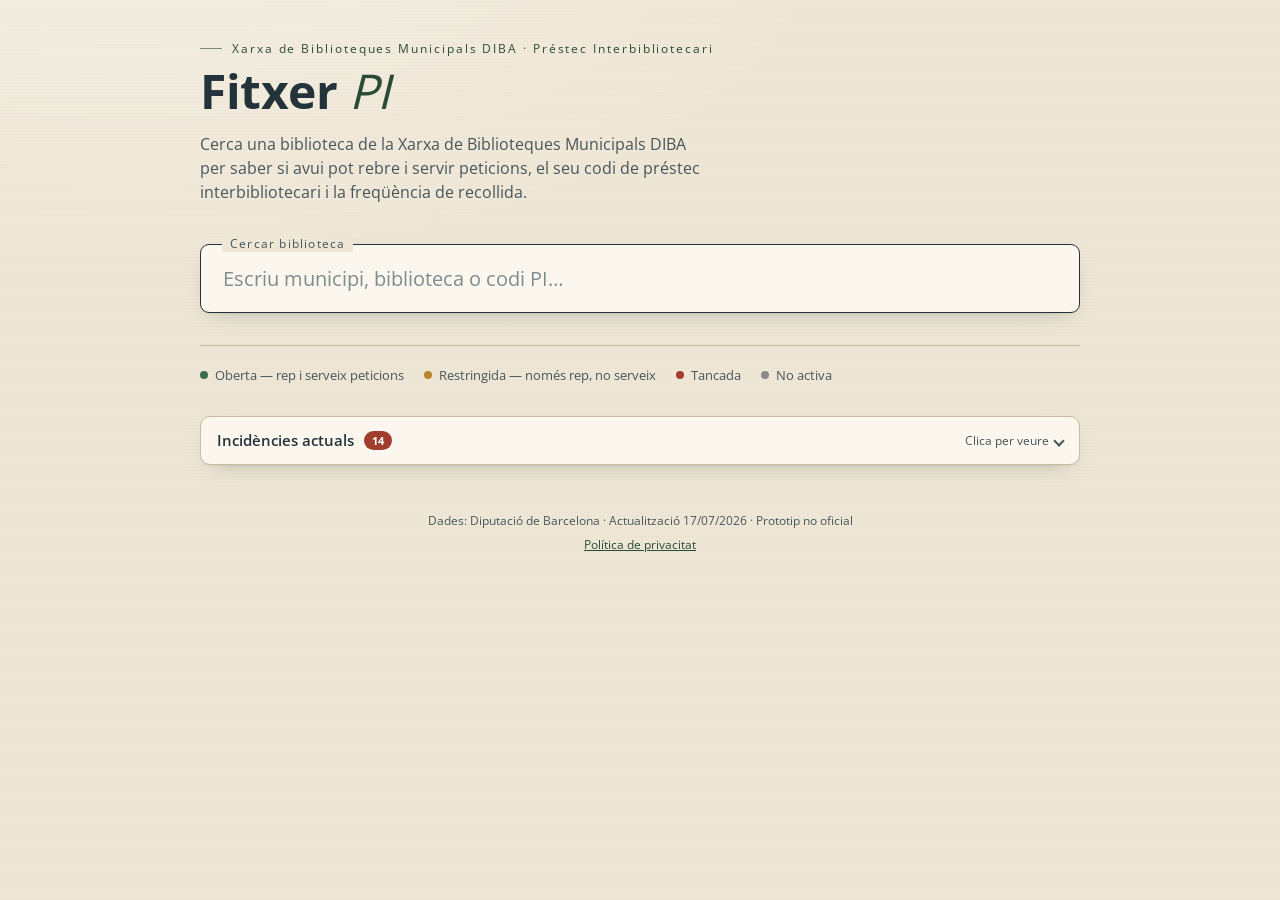
==== index.html @ f073fbf3 "Add files via upload" ====
<!DOCTYPE html>
<html lang="ca">
<head>
<meta charset="UTF-8">
<meta name="viewport" content="width=device-width, initial-scale=1.0">
<title>Fitxer PI — Cercador de biblioteques</title>
<meta name="description" content="Cerca l'estat, el codi i la freqüència de préstec interbibliotecari de qualsevol biblioteca de la Xarxa de Biblioteques Municipals.">

<link rel="preload" href="fonts/open-sans-latin-400-normal.woff2" as="font" type="font/woff2" crossorigin>
<link rel="stylesheet" href="style.css">
</head>
<body>
<div class="wrap">
  <header>
    <div class="eyebrow">Xarxa de Biblioteques Municipals DIBA · Préstec Interbibliotecari</div>
    <h1>Fitxer <em>PI</em></h1>
    <p class="sub">Cerca una biblioteca de la Xarxa de Biblioteques Municipals DIBA per saber si avui pot rebre i servir peticions, el seu codi de préstec interbibliotecari i la freqüència de recollida.</p>
  </header>

  <main>
    <div class="search-wrap">
      <span class="search-label">Cercar biblioteca</span>
      <input type="text" id="search" placeholder="Escriu municipi, biblioteca o codi PI…" autocomplete="off">
      <button type="button" id="clear-search" aria-label="Esborrar cerca" title="Esborrar">&times;</button>
    </div>
    <div class="count-tag" id="count-tag"></div>

    <div id="results"></div>

    <div id="detail"></div>

    <div class="legend">
      <span><i class="result-dot dot-obert"></i> Oberta — rep i serveix peticions</span>
      <span><i class="result-dot dot-restringit"></i> Restringida — només rep, no serveix</span>
      <span><i class="result-dot dot-tancat"></i> Tancada</span>
      <span><i class="result-dot dot-no_actiu"></i> No activa</span>
    </div>

    <div id="incidencies"></div>
  </main>

  <footer>
    Dades: Diputació de Barcelona · Actualització 17/07/2026 · Prototip no oficial<br>
    <a href="privacy.html">Política de privacitat</a>
  </footer>
</div>

<script src="app.js" defer></script>
</body>
</html>
---- style.css ----
@font-face{
  font-family:'Open Sans';
  font-style:normal;
  font-weight:400;
  font-display:swap;
  src: url('fonts/open-sans-latin-400-normal.woff2') format('woff2');
}
@font-face{
  font-family:'Open Sans';
  font-style:normal;
  font-weight:600;
  font-display:swap;
  src: url('fonts/open-sans-latin-600-normal.woff2') format('woff2');
}
@font-face{
  font-family:'Open Sans';
  font-style:normal;
  font-weight:700;
  font-display:swap;
  src: url('fonts/open-sans-latin-700-normal.woff2') format('woff2');
}

:root{
  --paper: #EFE7D6;
  --paper-dark: #E4D9C1;
  --card: #FBF7EE;
  --ink: #24333B;
  --ink-soft: #47565B;
  --line: #C9BC9E;
  --green: #3D6B4F;
  --green-deep: #2A4B37;
  --red: #A13D2E;
  --red-deep: #7C2E22;
  --brass: #B8862E;
  --brass-deep: #8E6720;
  --shadow: 0 1px 0 rgba(36,51,59,0.06), 0 8px 24px -12px rgba(36,51,59,0.35);
}
*{box-sizing:border-box;}
html,body{margin:0;padding:0;}
body{
  background:
    radial-gradient(1200px 600px at 10% -10%, rgba(255,255,255,0.35), transparent 60%),
    repeating-linear-gradient(0deg, rgba(0,0,0,0.015) 0px, rgba(0,0,0,0.015) 1px, transparent 1px, transparent 3px),
    var(--paper);
  color:var(--ink);
  font-family:'Open Sans', Arial, sans-serif;
  min-height:100vh;
  padding: 40px 20px 80px;
}
.wrap{max-width:880px;margin:0 auto;}

/* ---- Header ---- */
header{margin-bottom: 40px;}
.eyebrow{
  font-family:'Open Sans', Arial, sans-serif;
  font-size:12px;
  letter-spacing:0.16em;
  text-transform:none;
  color:var(--green-deep);
  display:flex; align-items:center; gap:10px;
  margin-bottom:10px;
}
.eyebrow::before{
  content:"";
  width:22px; height:1px; background:var(--green-deep); opacity:.6;
}
h1{
  font-family:'Open Sans', Arial, sans-serif;
  font-weight:700;
  font-size: clamp(32px, 5vw, 48px);
  line-height:1.02;
  margin:0 0 10px;
  color:var(--ink);
  letter-spacing:-0.01em;
}
h1 em{
  
  font-weight:500;
  color:var(--green-deep);
}
.sub{
  font-size:16px;
  color:var(--ink-soft);
  max-width:56ch;
  line-height:1.5;
}

/* ---- Search ---- */
.search-wrap{
  margin-top:30px;
  position:relative;
}
.search-label{
  font-family:'Open Sans', Arial, sans-serif;
  font-size:12px;
  letter-spacing:0.1em;
  text-transform:none;
  color:var(--ink-soft);
  position:absolute;
  top:-9px;
  left:22px;
  background:var(--paper);
  padding:0 8px;
}
#search{
  width:100%;
  font-family:'Open Sans', Arial, sans-serif;
  font-size:20px;
  font-weight:600;
  padding:20px 52px 20px 22px;
  border:1.5px solid var(--ink);
  border-radius:9px;
  background:var(--card);
  color:var(--ink);
  outline:none;
  box-shadow: var(--shadow);
  transition: box-shadow .2s ease, transform .2s ease;
}
#search::placeholder{color:#7E8B8F; font-weight:400; }
#search:focus{
  transform: translateY(-1px);
  box-shadow: 0 1px 0 rgba(36,51,59,0.06), 0 14px 28px -12px rgba(36,51,59,0.45);
}
#clear-search{
  display:none;
  position:absolute;
  top:50%;
  right:14px;
  transform:translateY(-50%);
  width:32px;
  height:32px;
  border:none;
  border-radius:50%;
  background:var(--paper-dark);
  color:var(--ink-soft);
  font-size:20px;
  line-height:1;
  cursor:pointer;
  align-items:center;
  justify-content:center;
}
#clear-search:hover{background:var(--line); color:var(--ink);}
#clear-search.show{display:flex;}
.count-tag{
  font-family:'Open Sans', Arial, sans-serif;
  font-size:12px;
  color:var(--ink-soft);
  margin-top:8px;
  padding-left:4px;
}

/* ---- Incidències ---- */
.incidencies{
  margin-top: 32px;
  background:var(--card);
  border:1px solid var(--line);
  border-radius:10px;
  box-shadow: var(--shadow);
  overflow:hidden;
}
.incidencies summary{
  list-style:none;
  cursor:pointer;
  padding:14px 16px;
  display:flex;
  align-items:center;
  justify-content:space-between;
  gap:10px;
  font-family:'Open Sans', Arial, sans-serif;
  user-select:none;
}
.incidencies summary::-webkit-details-marker{display:none;}
.incidencies-left{
  display:flex; align-items:center; gap:10px;
  font-size:14.5px; font-weight:600; color:var(--ink);
}
.incidencies-badge{
  background:var(--red);
  color:#fff;
  font-size:11px;
  font-weight:700;
  padding:2px 8px;
  border-radius:20px;
  line-height:1.4;
}
.incidencies-hint{
  font-size:12px;
  font-weight:400;
  color:var(--ink-soft);
  display:flex; align-items:center; gap:6px;
}
.incidencies-chevron{
  width:8px; height:8px;
  border-right:2px solid var(--ink-soft);
  border-bottom:2px solid var(--ink-soft);
  transform:rotate(45deg);
  transition:transform .2s ease;
}
.incidencies[open] .incidencies-chevron{transform:rotate(225deg);}
.incidencies-list{border-top:1px solid var(--line); padding:4px;}
.incidencia-row{
  display:flex;
  align-items:flex-start;
  gap:12px;
  padding:10px 12px;
  border-radius:6px;
  cursor:pointer;
  transition: background .12s ease;
}
.incidencia-row:hover{background:var(--paper-dark);}
.incidencia-row .result-dot{margin-top:6px;}
.incidencia-name{font-size:14px; font-weight:600; color:var(--ink);}
.incidencia-meta{font-size:12.5px; color:var(--ink-soft); margin-top:2px;}
.incidencia-tag{
  font-size:11px;
  padding:2px 9px;
  border-radius:20px;
  background:var(--paper-dark);
  color:var(--brass-deep);
  white-space:nowrap;
  margin-left:auto;
  flex-shrink:0;
  align-self:flex-start;
  margin-top:1px;
}

/* ---- Results list ---- */
#results{
  margin-top: 20px;
  border:1px solid var(--line);
  border-radius:9px;
  background:var(--card);
  max-height: 340px;
  overflow-y:auto;
  display:none;
}
#results.show{display:block;}
.result-row{
  display:flex;
  align-items:baseline;
  justify-content:space-between;
  gap:14px;
  padding:13px 20px;
  border-bottom:1px solid var(--line);
  cursor:pointer;
  transition: background .12s ease;
}
.result-row:last-child{border-bottom:none;}
.result-row:hover, .result-row.active{background: var(--paper-dark);}
.result-name{font-size:15px; font-weight:600;}
.result-code{font-family:'Open Sans', Arial, sans-serif; font-size:13.5px; font-weight:600; color:var(--ink-soft);}
.result-dot{
  width:8px; height:8px; border-radius:50%; flex-shrink:0; margin-right:10px; display:inline-block;
}
.dot-obert{background:var(--green);}
.dot-tancat{background:var(--red);}
.dot-restringit{background:var(--brass);}
.dot-no_actiu{background:#8a8a8a;}
.result-left{display:flex; align-items:center; min-width:0;}
.result-left .result-name{overflow:hidden; text-overflow:ellipsis; white-space:nowrap;}
.no-results{padding:22px 18px; color:var(--ink-soft);  font-family:'Open Sans', Arial, sans-serif;}

/* ---- Detail card ---- */
#detail{margin-top:32px;}
.card{
  position:relative;
  background:var(--card);
  border:1px solid var(--line);
  border-radius: 10px;
  box-shadow: var(--shadow);
  padding: 32px 32px 28px;
  overflow:hidden;
}
.card::before{
  content:"";
  position:absolute; left:0; top:0; bottom:0; width:6px;
  background: var(--stripe, var(--green));
}
.card-top{
  display:flex; justify-content:space-between; align-items:flex-start; gap:20px; flex-wrap:wrap;
}
.card-title{
  font-family:'Open Sans', Arial, sans-serif;
  font-weight:700;
  font-size:26px;
  line-height:1.15;
  max-width: 60%;
}
.card-code{
  display:inline-flex;
  align-items:baseline;
  gap:8px;
  margin-top:10px;
  font-family:'Open Sans', Arial, sans-serif;
  font-size:12px;
  color:var(--ink-soft);
}
.card-code b{
  font-size:20px;
  font-weight:700;
  letter-spacing:0.03em;
  color:var(--green-deep);
  background: var(--paper-dark);
  border:1px solid var(--line);
  border-radius:6px;
  padding:3px 10px;
}

/* Stamp */
.stamp{
  font-family:'Open Sans', Arial, sans-serif;
  font-weight:700;
  font-size:15px;
  letter-spacing:0.12em;
  text-transform:none;
  border:3px solid var(--stamp-color, var(--green));
  color:var(--stamp-color, var(--green));
  padding:8px 16px;
  border-radius:5px;
  transform: rotate(-4deg);
  display:inline-flex;
  align-items:center;
  gap:8px;
  white-space:nowrap;
  animation: stampIn .28s cubic-bezier(.2,1.4,.4,1);
  background: rgba(255,255,255,0.4);
}
@keyframes stampIn{
  0%{ transform: rotate(-4deg) scale(2.4); opacity:0; }
  60%{ opacity:1; }
  100%{ transform: rotate(-4deg) scale(1); opacity:1; }
}
.stamp-dot{width:8px;height:8px;border-radius:50%;background:var(--stamp-color, var(--green));}

.card-meta{
  margin-top:22px;
  display:grid;
  grid-template-columns: repeat(auto-fit, minmax(180px,1fr));
  gap:18px 26px;
  padding-top:20px;
  border-top:1px dashed var(--line);
}
.meta-label{
  font-family:'Open Sans', Arial, sans-serif;
  font-size:12px;
  letter-spacing:0.1em;
  text-transform:none;
  color:var(--ink-soft);
  margin-bottom:5px;
}
.meta-value{font-size:15px; font-weight:600;}
.meta-value.mono{font-family:'Open Sans', Arial, sans-serif; font-weight:500;}

.notice{
  margin-top:20px;
  padding:14px 16px;
  border-radius:8px;
  font-size:14px;
  line-height:1.5;
  display:flex;
  gap:10px;
  align-items:flex-start;
}
.notice.closed{background:#F6E5E1; color:var(--red-deep); border:1px solid #E2BDB4;}
.notice.restricted{background:#F5EAD2; color:var(--brass-deep); border:1px solid #E4CE9C;}
.notice.inactive{background:#ECECEA; color:#5b5b58; border:1px solid #d6d6d2;}
.notice.upcoming{background:#E9EEF0; color:#3A5A63; border:1px solid #C7D6DA; margin-top:10px;}
.notice-icon{font-size:16px; line-height:1;}

/* ---- Web link block ---- */
.horaris-block{
  margin-top:22px;
  padding-top:22px;
  border-top:1px dashed var(--line);
}
.web-link{
  display:flex;
  align-items:center;
  gap:14px;
  padding:15px 17px;
  background:var(--paper-dark);
  border:1px solid var(--line);
  border-radius:9px;
  text-decoration:none;
  transition: background .15s ease, transform .15s ease;
}
.web-link:hover{
  background: var(--card);
  transform: translateX(2px);
}
.web-link-icon{font-size:18px; flex-shrink:0;}
.web-link-text{display:flex; flex-direction:column; gap:2px; flex:1; min-width:0;}
.web-link-title{
  font-family:'Open Sans', Arial, sans-serif;
  font-weight:600;
  font-size:15px;
  color:var(--green-deep);
}
.web-link-sub{
  font-size:13.5px;
  color:var(--ink-soft);
}
.web-link-arrow{
  font-family:'Open Sans', Arial, sans-serif;
  color:var(--green-deep);
  font-size:16px;
  flex-shrink:0;
}

/* ---- Empty state ---- */
.empty-state{
  margin-top:30px;
  text-align:center;
  padding:50px 20px;
  border:1px dashed var(--line);
  border-radius:9px;
  color:var(--ink-soft);
}
.empty-state .glyph{
  font-family:'Open Sans', Arial, sans-serif;
  font-size:40px;
  color:var(--line);
  margin-bottom:8px;
}
.empty-state p{font-size:14px; max-width:38ch; margin:6px auto 0;}

/* ---- Legend ---- */
.legend{
  display:flex; flex-wrap:wrap; gap:20px;
  margin-top:32px;
  padding-top:20px;
  border-top:1px solid var(--line);
  font-family:'Open Sans', Arial, sans-serif;
  font-size:13px;
  color:var(--ink-soft);
}
.legend span{display:inline-flex; align-items:center; gap:7px;}
.legend .result-dot{margin-right:0;}

footer{
  margin-top:44px;
  font-size:12px;
  color:var(--ink-soft);
  text-align:center;
  font-family:'Open Sans', Arial, sans-serif;
  line-height:2;
}
footer a{color:var(--green-deep);}

@media (max-width:560px){
  .card-title{max-width:100%;}
  body{padding:24px 14px 60px;}
}
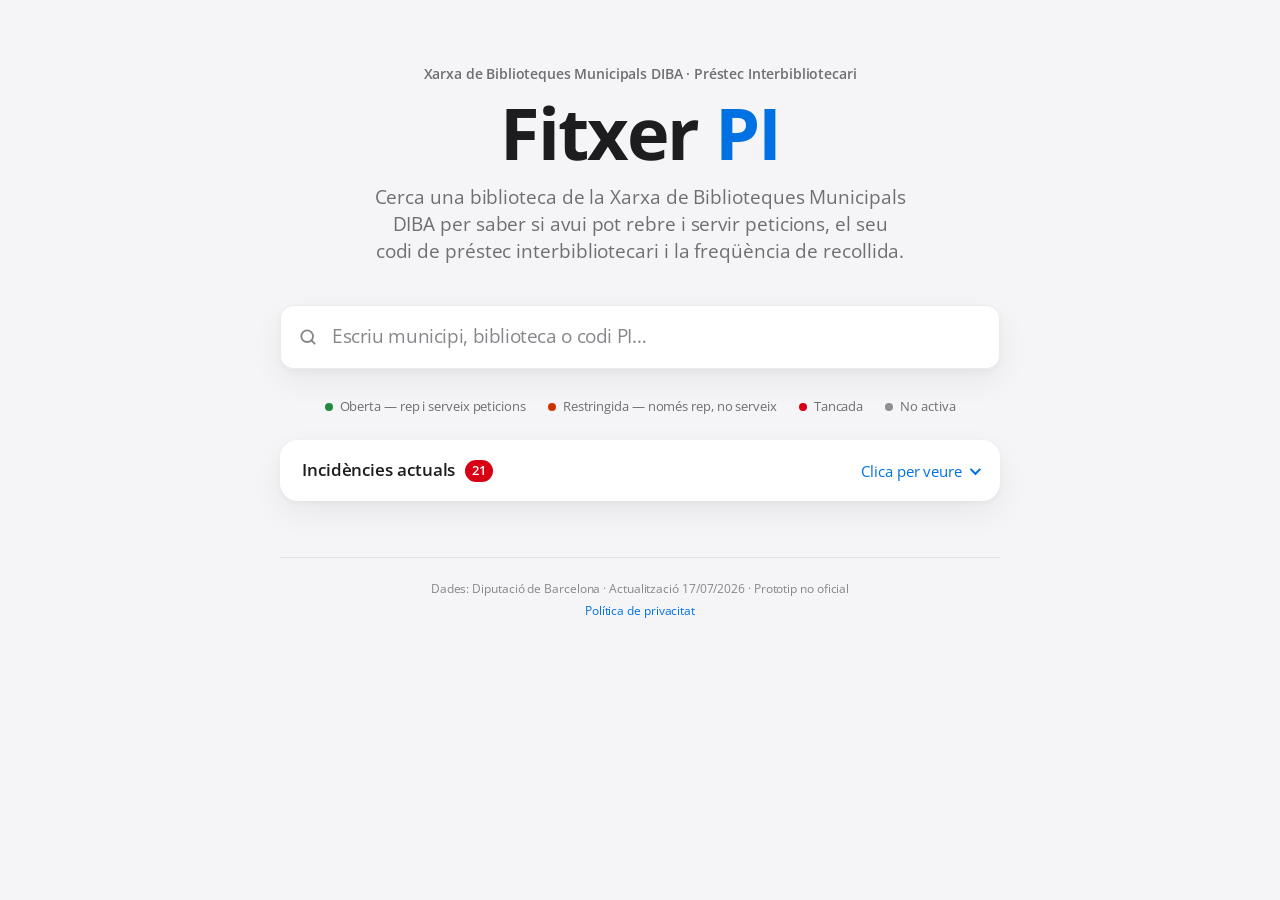
==== commit 92ab4999: "Nou estil net inspirat en Apple, amb mode fosc automàtic Fons gris clar i targetes blanques, blau co" ====
--- a/index.html
+++ b/index.html
@@ -3,6 +3,7 @@
 <head>
 <meta charset="UTF-8">
 <meta name="viewport" content="width=device-width, initial-scale=1.0">
+<meta name="color-scheme" content="light dark">
 <title>Fitxer PI — Cercador de biblioteques</title>
 <meta name="description" content="Cerca l'estat, el codi i la freqüència de préstec interbibliotecari de qualsevol biblioteca de la Xarxa de Biblioteques Municipals.">
 
--- a/style.css
+++ b/style.css
@@ -20,434 +20,346 @@
   src: url('fonts/open-sans-latin-700-normal.woff2') format('woff2');
 }
 
+/* fitxerpi — estil net, inspirat en Apple
+   Layout: columna central estreta, superfícies blanques flotant sobre gris clar, sense vores */
 :root{
-  --paper: #EFE7D6;
-  --paper-dark: #E4D9C1;
-  --card: #FBF7EE;
-  --ink: #24333B;
-  --ink-soft: #47565B;
-  --line: #C9BC9E;
-  --green: #3D6B4F;
-  --green-deep: #2A4B37;
-  --red: #A13D2E;
-  --red-deep: #7C2E22;
-  --brass: #B8862E;
-  --brass-deep: #8E6720;
-  --shadow: 0 1px 0 rgba(36,51,59,0.06), 0 8px 24px -12px rgba(36,51,59,0.35);
-}
+  --bg:#F5F5F7;
+  --surface:#FFFFFF;
+  --surface-2:#F5F5F7;
+  --ink:#1D1D1F;
+  --ink-soft:#6E6E73;
+  --ink-faint:#86868B;
+  --sep:rgba(0,0,0,0.08);
+  --accent:#0071E3;
+  --accent-hover:#0077ED;
+  --st-obert:#248A3D;
+  --st-tancat:#D70015;
+  --st-restringit:#C93400;
+  --st-no_actiu:#8E8E93;
+  --shadow:0 2px 6px rgba(0,0,0,0.04), 0 12px 32px rgba(0,0,0,0.06);
+  --font:'Open Sans', -apple-system, "Segoe UI", Roboto, Arial, sans-serif;
+  --radius:18px;
+  --radius-sm:12px;
+}
+@media (prefers-color-scheme:dark){:root:not([data-theme="light"]){
+  --bg:#000000; --surface:#1C1C1E; --surface-2:#2C2C2E;
+  --ink:#F5F5F7; --ink-soft:#A1A1A6; --ink-faint:#8E8E93; --sep:rgba(255,255,255,0.1);
+  --accent:#2997FF; --accent-hover:#47A6FF;
+  --st-obert:#30D158; --st-tancat:#FF453A; --st-restringit:#FF9F0A; --st-no_actiu:#98989D;
+  --shadow:none; color-scheme:dark}}
+:root[data-theme="dark"]{
+  --bg:#000000; --surface:#1C1C1E; --surface-2:#2C2C2E;
+  --ink:#F5F5F7; --ink-soft:#A1A1A6; --ink-faint:#8E8E93; --sep:rgba(255,255,255,0.1);
+  --accent:#2997FF; --accent-hover:#47A6FF;
+  --st-obert:#30D158; --st-tancat:#FF453A; --st-restringit:#FF9F0A; --st-no_actiu:#98989D;
+  --shadow:none; color-scheme:dark}
+
 *{box-sizing:border-box;}
-html,body{margin:0;padding:0;}
+html,body{margin:0;}
 body{
-  background:
-    radial-gradient(1200px 600px at 10% -10%, rgba(255,255,255,0.35), transparent 60%),
-    repeating-linear-gradient(0deg, rgba(0,0,0,0.015) 0px, rgba(0,0,0,0.015) 1px, transparent 1px, transparent 3px),
-    var(--paper);
+  background:var(--bg);
   color:var(--ink);
-  font-family:'Open Sans', Arial, sans-serif;
-  min-height:100vh;
-  padding: 40px 20px 80px;
-}
-.wrap{max-width:880px;margin:0 auto;}
-
-/* ---- Header ---- */
-header{margin-bottom: 40px;}
-.eyebrow{
-  font-family:'Open Sans', Arial, sans-serif;
-  font-size:12px;
-  letter-spacing:0.16em;
-  text-transform:none;
-  color:var(--green-deep);
-  display:flex; align-items:center; gap:10px;
-  margin-bottom:10px;
-}
-.eyebrow::before{
-  content:"";
-  width:22px; height:1px; background:var(--green-deep); opacity:.6;
-}
+  font-family:var(--font);
+  font-size:17px;
+  line-height:1.47;
+  letter-spacing:-0.005em;
+  -webkit-font-smoothing:antialiased;
+  padding-inline:20px;
+  padding-block:64px 80px;
+}
+.wrap{max-width:720px; margin:0 auto;}
+a{color:var(--accent); text-decoration:none;}
+a:hover{text-decoration:underline;}
+
+/* ---- Capçalera ---- */
+header{margin-bottom:40px; text-align:center;}
+.eyebrow{font-size:14px; font-weight:600; color:var(--ink-soft); letter-spacing:-0.01em; margin-bottom:10px;}
 h1{
-  font-family:'Open Sans', Arial, sans-serif;
+  font-size:clamp(44px, 9vw, 72px);
   font-weight:700;
-  font-size: clamp(32px, 5vw, 48px);
-  line-height:1.02;
-  margin:0 0 10px;
-  color:var(--ink);
-  letter-spacing:-0.01em;
-}
-h1 em{
-  
-  font-weight:500;
-  color:var(--green-deep);
-}
-.sub{
-  font-size:16px;
-  color:var(--ink-soft);
-  max-width:56ch;
-  line-height:1.5;
-}
-
-/* ---- Search ---- */
-.search-wrap{
-  margin-top:30px;
-  position:relative;
-}
+  line-height:1.05;
+  letter-spacing:-0.03em;
+  margin:0 0 14px;
+}
+h1 em{font-style:normal; color:var(--accent);}
+.sub{font-size:19px; line-height:1.42; color:var(--ink-soft); max-width:34em; margin:0 auto; text-wrap:balance;}
+
+/* ---- Cerca ---- */
+.search-wrap{position:relative; margin-top:8px;}
 .search-label{
-  font-family:'Open Sans', Arial, sans-serif;
-  font-size:12px;
-  letter-spacing:0.1em;
-  text-transform:none;
-  color:var(--ink-soft);
-  position:absolute;
-  top:-9px;
-  left:22px;
-  background:var(--paper);
-  padding:0 8px;
+  position:absolute; width:1px; height:1px; overflow:hidden; clip:rect(0 0 0 0); white-space:nowrap;
 }
 #search{
   width:100%;
-  font-family:'Open Sans', Arial, sans-serif;
-  font-size:20px;
-  font-weight:600;
-  padding:20px 52px 20px 22px;
-  border:1.5px solid var(--ink);
-  border-radius:9px;
-  background:var(--card);
+  font:inherit;
+  font-size:19px;
+  letter-spacing:-0.02em;
   color:var(--ink);
+  background:var(--surface);
+  border:none;
+  border-radius:14px;
+  padding:18px 52px 18px 52px;
+  box-shadow:var(--shadow), inset 0 0 0 1px var(--sep);
   outline:none;
-  box-shadow: var(--shadow);
-  transition: box-shadow .2s ease, transform .2s ease;
-}
-#search::placeholder{color:#7E8B8F; font-weight:400; }
-#search:focus{
-  transform: translateY(-1px);
-  box-shadow: 0 1px 0 rgba(36,51,59,0.06), 0 14px 28px -12px rgba(36,51,59,0.45);
-}
+  transition:box-shadow .2s ease;
+  background-image:url("data:image/svg+xml,%3Csvg xmlns='http://www.w3.org/2000/svg' viewBox='0 0 24 24' fill='none' stroke='%2386868B' stroke-width='2.2' stroke-linecap='round'%3E%3Ccircle cx='11' cy='11' r='7'/%3E%3Cpath d='m20 20-3.5-3.5'/%3E%3C/svg%3E");
+  background-repeat:no-repeat;
+  background-size:20px;
+  background-position:18px center;
+}
+#search::placeholder{color:var(--ink-faint);}
+#search:focus{box-shadow:var(--shadow), 0 0 0 4px color-mix(in srgb, var(--accent) 30%, transparent), inset 0 0 0 1px var(--accent);}
 #clear-search{
   display:none;
-  position:absolute;
-  top:50%;
-  right:14px;
-  transform:translateY(-50%);
-  width:32px;
-  height:32px;
-  border:none;
-  border-radius:50%;
-  background:var(--paper-dark);
-  color:var(--ink-soft);
-  font-size:20px;
-  line-height:1;
-  cursor:pointer;
-  align-items:center;
-  justify-content:center;
-}
-#clear-search:hover{background:var(--line); color:var(--ink);}
+  position:absolute; top:50%; right:14px; transform:translateY(-50%);
+  width:24px; height:24px;
+  border:none; border-radius:50%;
+  background:var(--ink-faint); color:var(--surface);
+  font-size:16px; line-height:1; font-weight:700;
+  cursor:pointer; align-items:center; justify-content:center; padding:0;
+}
+#clear-search:hover{background:var(--ink-soft);}
 #clear-search.show{display:flex;}
-.count-tag{
-  font-family:'Open Sans', Arial, sans-serif;
-  font-size:12px;
-  color:var(--ink-soft);
-  margin-top:8px;
-  padding-left:4px;
-}
-
-/* ---- Incidències ---- */
-.incidencies{
-  margin-top: 32px;
-  background:var(--card);
-  border:1px solid var(--line);
-  border-radius:10px;
-  box-shadow: var(--shadow);
-  overflow:hidden;
-}
-.incidencies summary{
-  list-style:none;
-  cursor:pointer;
-  padding:14px 16px;
-  display:flex;
-  align-items:center;
-  justify-content:space-between;
-  gap:10px;
-  font-family:'Open Sans', Arial, sans-serif;
-  user-select:none;
-}
-.incidencies summary::-webkit-details-marker{display:none;}
-.incidencies-left{
-  display:flex; align-items:center; gap:10px;
-  font-size:14.5px; font-weight:600; color:var(--ink);
-}
-.incidencies-badge{
-  background:var(--red);
-  color:#fff;
-  font-size:11px;
-  font-weight:700;
-  padding:2px 8px;
-  border-radius:20px;
-  line-height:1.4;
-}
-.incidencies-hint{
-  font-size:12px;
-  font-weight:400;
-  color:var(--ink-soft);
-  display:flex; align-items:center; gap:6px;
-}
-.incidencies-chevron{
-  width:8px; height:8px;
-  border-right:2px solid var(--ink-soft);
-  border-bottom:2px solid var(--ink-soft);
-  transform:rotate(45deg);
-  transition:transform .2s ease;
-}
-.incidencies[open] .incidencies-chevron{transform:rotate(225deg);}
-.incidencies-list{border-top:1px solid var(--line); padding:4px;}
-.incidencia-row{
-  display:flex;
-  align-items:flex-start;
-  gap:12px;
-  padding:10px 12px;
-  border-radius:6px;
-  cursor:pointer;
-  transition: background .12s ease;
-}
-.incidencia-row:hover{background:var(--paper-dark);}
-.incidencia-row .result-dot{margin-top:6px;}
-.incidencia-name{font-size:14px; font-weight:600; color:var(--ink);}
-.incidencia-meta{font-size:12.5px; color:var(--ink-soft); margin-top:2px;}
-.incidencia-tag{
-  font-size:11px;
-  padding:2px 9px;
-  border-radius:20px;
-  background:var(--paper-dark);
-  color:var(--brass-deep);
-  white-space:nowrap;
-  margin-left:auto;
-  flex-shrink:0;
-  align-self:flex-start;
-  margin-top:1px;
-}
-
-/* ---- Results list ---- */
+.count-tag{font-size:13px; color:var(--ink-faint); margin-top:10px; text-align:center;}
+
+/* ---- Resultats ---- */
 #results{
-  margin-top: 20px;
-  border:1px solid var(--line);
-  border-radius:9px;
-  background:var(--card);
-  max-height: 340px;
-  overflow-y:auto;
+  margin-top:12px;
+  background:var(--surface);
+  border-radius:var(--radius-sm);
+  box-shadow:var(--shadow), inset 0 0 0 1px var(--sep);
+  max-height:360px; overflow-y:auto;
   display:none;
 }
 #results.show{display:block;}
 .result-row{
-  display:flex;
-  align-items:baseline;
-  justify-content:space-between;
-  gap:14px;
-  padding:13px 20px;
-  border-bottom:1px solid var(--line);
+  display:flex; align-items:center; justify-content:space-between; gap:14px;
+  padding:13px 18px;
+  border-bottom:1px solid var(--sep);
   cursor:pointer;
-  transition: background .12s ease;
 }
 .result-row:last-child{border-bottom:none;}
-.result-row:hover, .result-row.active{background: var(--paper-dark);}
-.result-name{font-size:15px; font-weight:600;}
-.result-code{font-family:'Open Sans', Arial, sans-serif; font-size:13.5px; font-weight:600; color:var(--ink-soft);}
-.result-dot{
-  width:8px; height:8px; border-radius:50%; flex-shrink:0; margin-right:10px; display:inline-block;
-}
-.dot-obert{background:var(--green);}
-.dot-tancat{background:var(--red);}
-.dot-restringit{background:var(--brass);}
-.dot-no_actiu{background:#8a8a8a;}
+.result-row:hover, .result-row.active{background:var(--surface-2);}
+.result-name{font-size:17px; font-weight:500;}
+.result-code{font-size:15px; color:var(--ink-faint); font-variant-numeric:tabular-nums;}
+.result-dot{width:8px; height:8px; border-radius:50%; flex-shrink:0; margin-right:12px; display:inline-block;}
+.dot-obert{background:var(--st-obert);}
+.dot-tancat{background:var(--st-tancat);}
+.dot-restringit{background:var(--st-restringit);}
+.dot-no_actiu{background:var(--st-no_actiu);}
 .result-left{display:flex; align-items:center; min-width:0;}
 .result-left .result-name{overflow:hidden; text-overflow:ellipsis; white-space:nowrap;}
-.no-results{padding:22px 18px; color:var(--ink-soft);  font-family:'Open Sans', Arial, sans-serif;}
-
-/* ---- Detail card ---- */
-#detail{margin-top:32px;}
+.no-results{padding:22px 18px; color:var(--ink-soft); text-align:center;}
+
+/* ---- Fitxa ---- */
+#detail{margin-top:28px;}
 .card{
-  position:relative;
-  background:var(--card);
-  border:1px solid var(--line);
-  border-radius: 10px;
-  box-shadow: var(--shadow);
-  padding: 32px 32px 28px;
-  overflow:hidden;
-}
-.card::before{
-  content:"";
-  position:absolute; left:0; top:0; bottom:0; width:6px;
-  background: var(--stripe, var(--green));
-}
-.card-top{
-  display:flex; justify-content:space-between; align-items:flex-start; gap:20px; flex-wrap:wrap;
-}
-.card-title{
-  font-family:'Open Sans', Arial, sans-serif;
-  font-weight:700;
-  font-size:26px;
-  line-height:1.15;
-  max-width: 60%;
-}
-.card-code{
-  display:inline-flex;
-  align-items:baseline;
-  gap:8px;
-  margin-top:10px;
-  font-family:'Open Sans', Arial, sans-serif;
-  font-size:12px;
-  color:var(--ink-soft);
-}
+  background:var(--surface);
+  border-radius:var(--radius);
+  box-shadow:var(--shadow);
+  padding:36px 36px 30px;
+}
+.card-top{display:flex; justify-content:space-between; align-items:flex-start; gap:16px 24px; flex-wrap:wrap;}
+.card-top > div:first-child{min-width:0; flex:1 1 280px;}
+.card-title{font-size:32px; font-weight:700; line-height:1.12; letter-spacing:-0.03em; text-wrap:balance;}
+.card-code{margin-top:10px; font-size:15px; color:var(--ink-soft); display:flex; align-items:baseline; gap:8px;}
 .card-code b{
-  font-size:20px;
-  font-weight:700;
-  letter-spacing:0.03em;
-  color:var(--green-deep);
-  background: var(--paper-dark);
-  border:1px solid var(--line);
-  border-radius:6px;
+  font-size:17px; font-weight:600; letter-spacing:0;
+  color:var(--ink);
+  background:var(--surface-2);
+  border-radius:8px;
   padding:3px 10px;
-}
-
-/* Stamp */
+  font-variant-numeric:tabular-nums;
+}
+
+/* Estat: pastilla tintada (substitueix el segell) */
 .stamp{
-  font-family:'Open Sans', Arial, sans-serif;
-  font-weight:700;
-  font-size:15px;
-  letter-spacing:0.12em;
-  text-transform:none;
-  border:3px solid var(--stamp-color, var(--green));
-  color:var(--stamp-color, var(--green));
+  display:inline-flex; align-items:center; gap:8px;
   padding:8px 16px;
-  border-radius:5px;
-  transform: rotate(-4deg);
-  display:inline-flex;
-  align-items:center;
-  gap:8px;
+  border-radius:999px;
+  font-size:15px; font-weight:600; letter-spacing:-0.01em;
   white-space:nowrap;
-  animation: stampIn .28s cubic-bezier(.2,1.4,.4,1);
-  background: rgba(255,255,255,0.4);
-}
-@keyframes stampIn{
-  0%{ transform: rotate(-4deg) scale(2.4); opacity:0; }
-  60%{ opacity:1; }
-  100%{ transform: rotate(-4deg) scale(1); opacity:1; }
-}
-.stamp-dot{width:8px;height:8px;border-radius:50%;background:var(--stamp-color, var(--green));}
-
-.card-meta{
-  margin-top:22px;
-  display:grid;
-  grid-template-columns: repeat(auto-fit, minmax(180px,1fr));
-  gap:18px 26px;
-  padding-top:20px;
-  border-top:1px dashed var(--line);
-}
-.meta-label{
-  font-family:'Open Sans', Arial, sans-serif;
-  font-size:12px;
-  letter-spacing:0.1em;
-  text-transform:none;
-  color:var(--ink-soft);
-  margin-bottom:5px;
-}
-.meta-value{font-size:15px; font-weight:600;}
-.meta-value.mono{font-family:'Open Sans', Arial, sans-serif; font-weight:500;}
-
+  color:var(--stamp-color, var(--st-obert));
+  background:color-mix(in srgb, var(--stamp-color, var(--st-obert)) 12%, transparent);
+  animation:fadeIn .35s ease;
+}
+.stamp-dot{width:8px; height:8px; border-radius:50%; background:currentColor;}
+@keyframes fadeIn{from{opacity:0; transform:translateY(4px);} to{opacity:1; transform:none;}}
+
+/* Avisos */
 .notice{
   margin-top:20px;
   padding:14px 16px;
-  border-radius:8px;
-  font-size:14px;
-  line-height:1.5;
-  display:flex;
-  gap:10px;
-  align-items:flex-start;
-}
-.notice.closed{background:#F6E5E1; color:var(--red-deep); border:1px solid #E2BDB4;}
-.notice.restricted{background:#F5EAD2; color:var(--brass-deep); border:1px solid #E4CE9C;}
-.notice.inactive{background:#ECECEA; color:#5b5b58; border:1px solid #d6d6d2;}
-.notice.upcoming{background:#E9EEF0; color:#3A5A63; border:1px solid #C7D6DA; margin-top:10px;}
-.notice-icon{font-size:16px; line-height:1;}
-
-/* ---- Web link block ---- */
-.horaris-block{
-  margin-top:22px;
-  padding-top:22px;
-  border-top:1px dashed var(--line);
-}
+  border-radius:var(--radius-sm);
+  font-size:15px; line-height:1.45;
+  display:flex; gap:10px; align-items:flex-start;
+  background:var(--surface-2);
+  color:var(--ink);
+}
+.notice + .notice{margin-top:10px;}
+.notice.closed{background:color-mix(in srgb, var(--st-tancat) 9%, transparent);}
+.notice.restricted, .notice.avis{background:color-mix(in srgb, var(--st-restringit) 9%, transparent);}
+.notice.upcoming{background:color-mix(in srgb, var(--accent) 9%, transparent);}
+.notice.avis{flex-direction:row;}
+.notice-icon{font-size:16px; line-height:1.4; flex-shrink:0;}
+.avis-font{display:block; margin-top:6px; font-size:14px; font-weight:500;}
+
+/* Horaris i contacte */
+.horaris-block{margin-top:28px; display:flex; flex-direction:column; gap:14px;}
+.horari-avui{
+  display:flex; align-items:baseline; justify-content:space-between; gap:12px;
+  padding:16px 18px;
+  background:var(--surface-2);
+  border-radius:var(--radius-sm);
+}
+.horari-avui-label{font-size:15px; color:var(--ink-soft); font-weight:500;}
+.horari-avui-hores{font-size:17px; font-weight:600; text-align:right; font-variant-numeric:tabular-nums;}
+
+.horari-setmana{border-radius:var(--radius-sm); background:var(--surface-2); overflow:hidden;}
+.horari-setmana summary{
+  list-style:none; cursor:pointer; user-select:none;
+  display:flex; align-items:center; gap:10px;
+  padding:15px 18px;
+  font-size:16px; font-weight:500;
+  color:var(--accent);
+}
+.horari-setmana summary::-webkit-details-marker{display:none;}
+.horari-setmana summary:hover .horari-txt{text-decoration:underline;}
+.horari-setmana summary:focus-visible{outline:3px solid color-mix(in srgb, var(--accent) 45%, transparent); outline-offset:-3px; border-radius:var(--radius-sm);}
+.horari-ico{width:19px; height:19px; flex:none;}
+.horari-txt{flex:1;}
+.horari-chev{font-size:12px; transition:transform .25s ease;}
+.horari-setmana[open] .horari-chev{transform:rotate(180deg);}
+.horari-week{padding:0 18px 6px;}
+.horari-row{
+  display:flex; justify-content:space-between; gap:14px;
+  padding:11px 0;
+  border-top:1px solid var(--sep);
+  font-size:15px; font-variant-numeric:tabular-nums;
+}
+.horari-row.is-today{font-weight:600;}
+.horari-row.is-today .horari-day::after{content:" · avui"; color:var(--accent); font-weight:500;}
+.horari-day{color:var(--ink-soft);}
+.horari-row.is-today .horari-day{color:var(--ink);}
+.horari-hours{text-align:right;}
+.horari-obs{margin:0; padding:4px 18px 16px; font-size:14px; line-height:1.5; color:var(--ink-soft);}
+
+.contact-list{display:flex; flex-direction:column;}
+.contact-row{
+  display:flex; align-items:center; gap:12px;
+  padding:11px 2px;
+  font-size:16px; color:var(--ink);
+  border-bottom:1px solid var(--sep);
+  min-width:0; overflow-wrap:anywhere;
+}
+.contact-row:last-child{border-bottom:none;}
+a.contact-row{color:var(--accent);}
+a.contact-row:hover{text-decoration:none; opacity:.8;}
+.contact-icon{font-size:15px; flex-shrink:0; width:20px; text-align:center; filter:grayscale(1); opacity:.7;}
+
 .web-link{
-  display:flex;
-  align-items:center;
-  gap:14px;
-  padding:15px 17px;
-  background:var(--paper-dark);
-  border:1px solid var(--line);
-  border-radius:9px;
-  text-decoration:none;
-  transition: background .15s ease, transform .15s ease;
-}
-.web-link:hover{
-  background: var(--card);
-  transform: translateX(2px);
-}
-.web-link-icon{font-size:18px; flex-shrink:0;}
+  display:flex; align-items:center; gap:14px;
+  padding:16px 18px;
+  background:var(--surface-2);
+  border-radius:var(--radius-sm);
+  transition:background .15s ease;
+}
+.web-link:hover{text-decoration:none; background:color-mix(in srgb, var(--accent) 8%, var(--surface-2));}
+.web-link-icon{font-size:18px; flex-shrink:0; filter:grayscale(1); opacity:.7;}
 .web-link-text{display:flex; flex-direction:column; gap:2px; flex:1; min-width:0;}
-.web-link-title{
-  font-family:'Open Sans', Arial, sans-serif;
-  font-weight:600;
-  font-size:15px;
-  color:var(--green-deep);
-}
-.web-link-sub{
-  font-size:13.5px;
-  color:var(--ink-soft);
-}
-.web-link-arrow{
-  font-family:'Open Sans', Arial, sans-serif;
-  color:var(--green-deep);
-  font-size:16px;
-  flex-shrink:0;
-}
-
-/* ---- Empty state ---- */
-.empty-state{
-  margin-top:30px;
-  text-align:center;
-  padding:50px 20px;
-  border:1px dashed var(--line);
-  border-radius:9px;
-  color:var(--ink-soft);
-}
-.empty-state .glyph{
-  font-family:'Open Sans', Arial, sans-serif;
-  font-size:40px;
-  color:var(--line);
-  margin-bottom:8px;
-}
-.empty-state p{font-size:14px; max-width:38ch; margin:6px auto 0;}
-
-/* ---- Legend ---- */
+.web-link-title{font-weight:600; font-size:16px; color:var(--accent);}
+.web-link-sub{font-size:14px; color:var(--ink-soft);}
+.web-link-arrow{color:var(--accent); font-size:17px; flex-shrink:0;}
+
+.card-meta{
+  margin-top:28px; padding-top:22px;
+  border-top:1px solid var(--sep);
+  display:grid; grid-template-columns:repeat(auto-fit, minmax(160px,1fr)); gap:18px 24px;
+}
+.meta-label{font-size:13px; color:var(--ink-faint); margin-bottom:3px;}
+.meta-value{font-size:17px; font-weight:600; letter-spacing:-0.02em; font-variant-numeric:tabular-nums;}
+.meta-value.mono{font-weight:600;}
+
+/* ---- Incidències ---- */
+.incidencies{
+  margin-top:24px;
+  background:var(--surface);
+  border-radius:var(--radius);
+  box-shadow:var(--shadow);
+  overflow:hidden;
+}
+.incidencies summary{
+  list-style:none; cursor:pointer; user-select:none;
+  padding:18px 22px;
+  display:flex; align-items:center; justify-content:space-between; gap:10px;
+}
+.incidencies summary::-webkit-details-marker{display:none;}
+.incidencies-left{display:flex; align-items:center; gap:10px; font-size:17px; font-weight:600;}
+.incidencies-badge{
+  background:var(--st-tancat); color:#fff;
+  font-size:13px; font-weight:600;
+  min-width:22px; height:22px; padding:0 7px;
+  border-radius:11px; display:inline-flex; align-items:center; justify-content:center;
+}
+.incidencies-hint{font-size:15px; color:var(--accent); display:flex; align-items:center; gap:8px;}
+.incidencies-chevron{
+  width:8px; height:8px;
+  border-right:2px solid currentColor; border-bottom:2px solid currentColor;
+  transform:rotate(45deg) translateY(-2px);
+  transition:transform .25s ease;
+}
+.incidencies[open] .incidencies-chevron{transform:rotate(225deg);}
+.incidencies-list{border-top:1px solid var(--sep);}
+.incidencia-row{
+  display:flex; align-items:flex-start; gap:12px;
+  padding:14px 22px;
+  border-bottom:1px solid var(--sep);
+  cursor:pointer;
+}
+.incidencia-row:last-child{border-bottom:none;}
+.incidencia-row:hover{background:var(--surface-2);}
+.incidencia-row .result-dot{margin-top:8px; margin-right:0;}
+.incidencia-row > div{min-width:0; flex:1;}
+.incidencia-name{font-size:16px; font-weight:500;}
+.incidencia-meta{font-size:14px; color:var(--ink-soft); margin-top:2px;}
+.incidencia-tag{
+  font-size:12px; font-weight:500;
+  padding:3px 10px; border-radius:999px;
+  background:var(--surface-2); color:var(--ink-soft);
+  white-space:nowrap; flex-shrink:0; margin-top:2px;
+}
+
+/* ---- Estat buit ---- */
+.empty-state{margin-top:30px; text-align:center; padding:50px 20px; color:var(--ink-soft);}
+.empty-state .glyph{font-size:40px; color:var(--ink-faint); margin-bottom:8px;}
+.empty-state p{font-size:15px; max-width:38ch; margin:6px auto 0;}
+
+/* ---- Llegenda ---- */
 .legend{
-  display:flex; flex-wrap:wrap; gap:20px;
-  margin-top:32px;
-  padding-top:20px;
-  border-top:1px solid var(--line);
-  font-family:'Open Sans', Arial, sans-serif;
-  font-size:13px;
-  color:var(--ink-soft);
+  display:flex; flex-wrap:wrap; justify-content:center; gap:10px 22px;
+  margin-top:28px;
+  font-size:13px; color:var(--ink-soft);
 }
 .legend span{display:inline-flex; align-items:center; gap:7px;}
 .legend .result-dot{margin-right:0;}
 
 footer{
-  margin-top:44px;
-  font-size:12px;
-  color:var(--ink-soft);
+  margin-top:56px; padding-top:20px;
+  border-top:1px solid var(--sep);
+  font-size:12px; line-height:1.8; color:var(--ink-faint);
   text-align:center;
-  font-family:'Open Sans', Arial, sans-serif;
-  line-height:2;
-}
-footer a{color:var(--green-deep);}
+}
 
 @media (max-width:560px){
-  .card-title{max-width:100%;}
-  body{padding:24px 14px 60px;}
-}
+  body{padding-inline:16px; padding-block:40px 60px;}
+  .sub{font-size:17px;}
+  .card{padding:26px 20px 22px;}
+  .card-title{font-size:26px;}
+  .incidencies summary, .incidencia-row{padding-inline:18px;}
+  .incidencies-hint{font-size:0; gap:0;}
+  .incidencies-hint .incidencies-chevron{font-size:15px;}
+}
+@media (prefers-reduced-motion:reduce){
+  .stamp{animation:none;}
+  .horari-chev, .incidencies-chevron{transition:none;}
+}
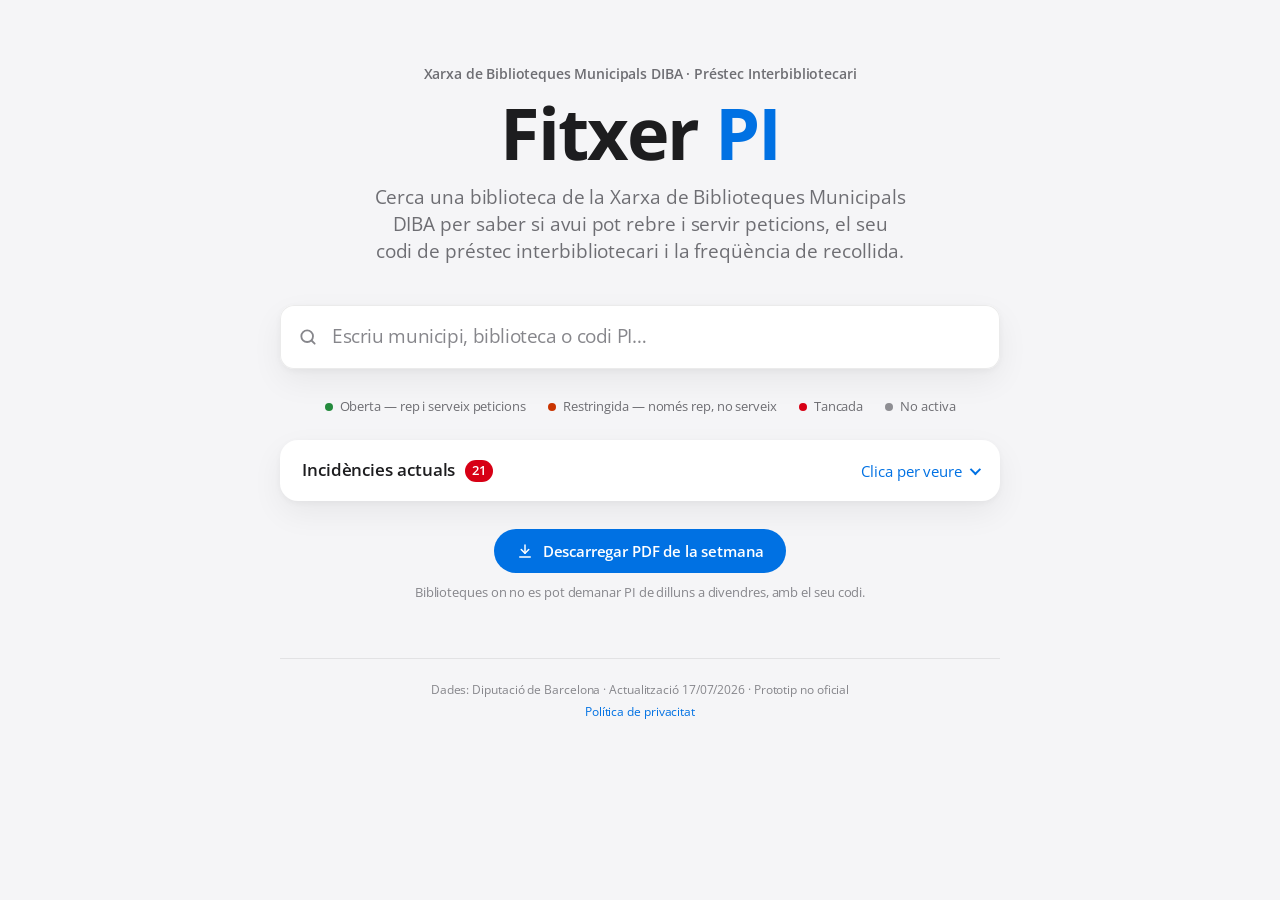
==== commit fefeb025: "PDF setmanal de biblioteques on no es pot demanar PI Botó que genera un full imprimible (dilluns a d" ====
--- a/index.html
+++ b/index.html
@@ -38,6 +38,14 @@
     </div>
 
     <div id="incidencies"></div>
+
+    <div class="print-wrap">
+      <button type="button" id="print-week" class="print-btn" disabled>
+        <svg viewBox="0 0 24 24" fill="none" stroke="currentColor" stroke-width="2" stroke-linecap="round" stroke-linejoin="round" aria-hidden="true"><path d="M12 4v11"/><path d="m7 10 5 5 5-5"/><path d="M5 20h14"/></svg>
+        Descarregar PDF de la setmana
+      </button>
+      <p class="print-hint">Biblioteques on no es pot demanar PI de dilluns a divendres, amb el seu codi.</p>
+    </div>
   </main>
 
   <footer>
@@ -46,6 +54,8 @@
   </footer>
 </div>
 
+<section id="full-pi" aria-hidden="true"></section>
+
 <script src="app.js" defer></script>
 </body>
 </html>
--- a/style.css
+++ b/style.css
@@ -350,6 +350,59 @@
   text-align:center;
 }
 
+/* ---- Botó PDF setmanal ---- */
+.print-wrap{margin-top:28px; text-align:center;}
+.print-btn{
+  display:inline-flex; align-items:center; gap:9px;
+  font:inherit; font-size:15px; font-weight:600; letter-spacing:-0.01em;
+  color:#fff; background:var(--accent);
+  border:none; border-radius:980px;
+  padding:11px 22px; cursor:pointer;
+  transition:background .2s ease, opacity .2s ease;
+}
+.print-btn svg{width:18px; height:18px;}
+.print-btn:hover{background:var(--accent-hover);}
+.print-btn:focus-visible{outline:none; box-shadow:0 0 0 4px color-mix(in srgb, var(--accent) 35%, transparent);}
+.print-btn:disabled{opacity:.4; cursor:default;}
+.print-hint{font-size:13px; color:var(--ink-faint); margin:10px auto 0; max-width:36em;}
+
+/* ---- Full setmanal (només en imprimir) ---- */
+#full-pi{display:none;}
+@media print{
+  @page{size:A4 portrait; margin:12mm 11mm;}
+  body.print-pi{background:#fff; color:#1D1D1F; padding:0; font-size:9pt; line-height:1.35;}
+  body.print-pi .wrap{display:none;}
+  body.print-pi #full-pi{display:block;}
+  #full-pi{-webkit-print-color-adjust:exact; print-color-adjust:exact; color:#1D1D1F;}
+  .fp-head{margin-bottom:10px;}
+  .fp-marca{font-size:8pt; font-weight:600; color:#6E6E73;}
+  .fp-head h2{font-size:17pt; font-weight:700; letter-spacing:-0.02em; margin:2px 0 3px;}
+  .fp-head p{margin:0; font-size:9.5pt; color:#6E6E73;}
+  .fp-taula{width:100%; border-collapse:collapse; table-layout:fixed;}
+  .fp-taula th{
+    font-size:7.5pt; font-weight:600; color:#6E6E73; text-align:left;
+    padding:4px 5px; border-bottom:1.2pt solid #1D1D1F;
+  }
+  .fp-taula th:nth-child(1){width:11%;}
+  .fp-taula th:nth-child(2){width:36%;}
+  .fp-taula th.fp-dia{width:5.4%; text-align:center;}
+  .fp-dia span{display:block; font-size:9pt; color:#1D1D1F;}
+  .fp-taula td{padding:4px 5px; border-bottom:.5pt solid #D2D2D7; vertical-align:top;}
+  .fp-taula tr{break-inside:avoid;}
+  .fp-taula thead{display:table-header-group;}
+  .fp-codi{font-weight:700; font-variant-numeric:tabular-nums;}
+  .fp-cel{text-align:center; font-size:10pt; line-height:1.1;}
+  .fp-avui{background:#F2F2F4;}
+  .fp-motiu{font-size:8pt; color:#3A3A3C;}
+  .fp-motiu b{color:#1D1D1F;}
+  .fp-buit{text-align:center; padding:18px; color:#6E6E73;}
+  .fp-tancat{color:#D70015;}
+  .fp-restringit{color:#C93400;}
+  .fp-no_actiu{color:#8E8E93;}
+  .fp-llegenda{display:flex; flex-wrap:wrap; gap:4px 16px; margin-top:10px; font-size:8pt; color:#3A3A3C;}
+  .fp-nota{margin:6px 0 0; font-size:7.5pt; color:#86868B;}
+}
+
 @media (max-width:560px){
   body{padding-inline:16px; padding-block:40px 60px;}
   .sub{font-size:17px;}
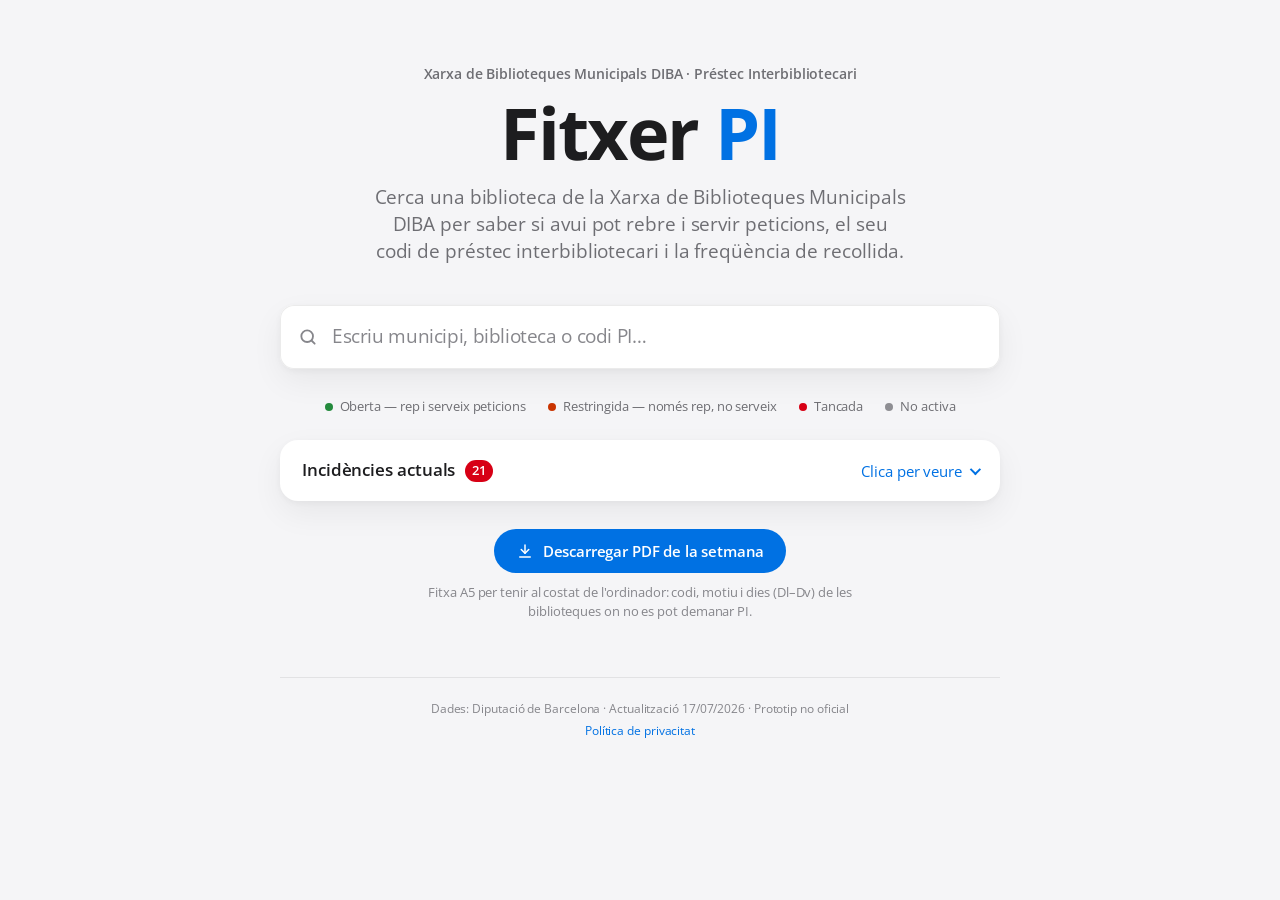
==== commit 0a604f01: "PDF setmanal: fitxa A5 compacta per tenir a tocar de l'ordinador Nom curt (BCN, municipi + bibliotec" ====
--- a/index.html
+++ b/index.html
@@ -14,7 +14,7 @@
 <div class="wrap">
   <header>
     <div class="eyebrow">Xarxa de Biblioteques Municipals DIBA · Préstec Interbibliotecari</div>
-    <h1>Fitxer <em>PI</em></h1>
+    <h1><a href="./" id="home-link" class="home-link" title="Tornar a l'inici">Fitxer <em>PI</em></a></h1>
     <p class="sub">Cerca una biblioteca de la Xarxa de Biblioteques Municipals DIBA per saber si avui pot rebre i servir peticions, el seu codi de préstec interbibliotecari i la freqüència de recollida.</p>
   </header>
 
@@ -44,7 +44,7 @@
         <svg viewBox="0 0 24 24" fill="none" stroke="currentColor" stroke-width="2" stroke-linecap="round" stroke-linejoin="round" aria-hidden="true"><path d="M12 4v11"/><path d="m7 10 5 5 5-5"/><path d="M5 20h14"/></svg>
         Descarregar PDF de la setmana
       </button>
-      <p class="print-hint">Biblioteques on no es pot demanar PI de dilluns a divendres, amb el seu codi.</p>
+      <p class="print-hint">Fitxa A5 per tenir al costat de l'ordinador: codi, motiu i dies (Dl–Dv) de les biblioteques on no es pot demanar PI.</p>
     </div>
   </main>
 
--- a/style.css
+++ b/style.css
@@ -82,6 +82,8 @@
   margin:0 0 14px;
 }
 h1 em{font-style:normal; color:var(--accent);}
+.home-link{color:inherit; text-decoration:none; cursor:pointer; border-radius:8px;}
+.home-link:focus-visible{outline:2px solid var(--accent); outline-offset:4px;}
 .sub{font-size:19px; line-height:1.42; color:var(--ink-soft); max-width:34em; margin:0 auto; text-wrap:balance;}
 
 /* ---- Cerca ---- */
@@ -366,41 +368,42 @@
 .print-btn:disabled{opacity:.4; cursor:default;}
 .print-hint{font-size:13px; color:var(--ink-faint); margin:10px auto 0; max-width:36em;}
 
-/* ---- Full setmanal (només en imprimir) ---- */
+/* ---- Full setmanal (només en imprimir): fitxa A5 per tenir a tocar ---- */
 #full-pi{display:none;}
 @media print{
-  @page{size:A4 portrait; margin:12mm 11mm;}
-  body.print-pi{background:#fff; color:#1D1D1F; padding:0; font-size:9pt; line-height:1.35;}
+  @page{size:A5 portrait; margin:8mm 8mm 7mm;}
+  body.print-pi{background:#fff; color:#1D1D1F; padding:0; font-size:8pt; line-height:1.3;}
   body.print-pi .wrap{display:none;}
   body.print-pi #full-pi{display:block;}
   #full-pi{-webkit-print-color-adjust:exact; print-color-adjust:exact; color:#1D1D1F;}
-  .fp-head{margin-bottom:10px;}
-  .fp-marca{font-size:8pt; font-weight:600; color:#6E6E73;}
-  .fp-head h2{font-size:17pt; font-weight:700; letter-spacing:-0.02em; margin:2px 0 3px;}
-  .fp-head p{margin:0; font-size:9.5pt; color:#6E6E73;}
+  .fp-head{text-align:left; display:flex; justify-content:space-between; align-items:flex-end; gap:8px; margin-bottom:6px;}
+  .fp-head h2{font-size:14pt; font-weight:700; letter-spacing:-0.02em; margin:0; line-height:1.1;}
+  .fp-head p{max-width:none; text-align:left; margin:1px 0 0; font-size:9pt; font-weight:600; color:#6E6E73;}
+  .fp-recompte{display:flex; gap:10px; font-size:10pt; font-weight:700; font-variant-numeric:tabular-nums;}
   .fp-taula{width:100%; border-collapse:collapse; table-layout:fixed;}
   .fp-taula th{
-    font-size:7.5pt; font-weight:600; color:#6E6E73; text-align:left;
-    padding:4px 5px; border-bottom:1.2pt solid #1D1D1F;
+    font-size:6.5pt; font-weight:600; color:#6E6E73; text-align:left;
+    padding:2px 3px 3px; border-bottom:1pt solid #1D1D1F;
   }
-  .fp-taula th:nth-child(1){width:11%;}
-  .fp-taula th:nth-child(2){width:36%;}
-  .fp-taula th.fp-dia{width:5.4%; text-align:center;}
-  .fp-dia span{display:block; font-size:9pt; color:#1D1D1F;}
-  .fp-taula td{padding:4px 5px; border-bottom:.5pt solid #D2D2D7; vertical-align:top;}
+  .fp-taula th:nth-child(1){width:13mm;}
+  .fp-taula th.fp-dia{width:6mm; text-align:center; padding-inline:0;}
+  .fp-dia span{display:block; font-size:8pt; color:#1D1D1F;}
+  .fp-taula td{padding:3px 3px; border-bottom:.5pt solid #D2D2D7; vertical-align:middle;}
   .fp-taula tr{break-inside:avoid;}
   .fp-taula thead{display:table-header-group;}
-  .fp-codi{font-weight:700; font-variant-numeric:tabular-nums;}
-  .fp-cel{text-align:center; font-size:10pt; line-height:1.1;}
+  .fp-codi{font-size:9pt; font-weight:700; font-variant-numeric:tabular-nums; letter-spacing:.01em;}
+  .fp-nom-1{font-size:8.5pt; line-height:1.2;}
+  .fp-nom-1 b{font-weight:700;}
+  .fp-nom-2{font-size:6.5pt; line-height:1.25; color:#6E6E73; margin-top:1px;}
+  .fp-nom-2 b{font-weight:600; color:#3A3A3C;}
+  .fp-cel{text-align:center; font-size:9pt; line-height:1; padding-inline:0;}
   .fp-avui{background:#F2F2F4;}
-  .fp-motiu{font-size:8pt; color:#3A3A3C;}
-  .fp-motiu b{color:#1D1D1F;}
-  .fp-buit{text-align:center; padding:18px; color:#6E6E73;}
+  .fp-buit{text-align:center; padding:14px; color:#6E6E73;}
   .fp-tancat{color:#D70015;}
   .fp-restringit{color:#C93400;}
   .fp-no_actiu{color:#8E8E93;}
-  .fp-llegenda{display:flex; flex-wrap:wrap; gap:4px 16px; margin-top:10px; font-size:8pt; color:#3A3A3C;}
-  .fp-nota{margin:6px 0 0; font-size:7.5pt; color:#86868B;}
+  .fp-llegenda{display:flex; flex-wrap:wrap; gap:2px 12px; margin-top:6px; font-size:7pt; color:#3A3A3C;}
+  .fp-nota{margin:3px 0 0; font-size:6pt; color:#86868B;}
 }
 
 @media (max-width:560px){
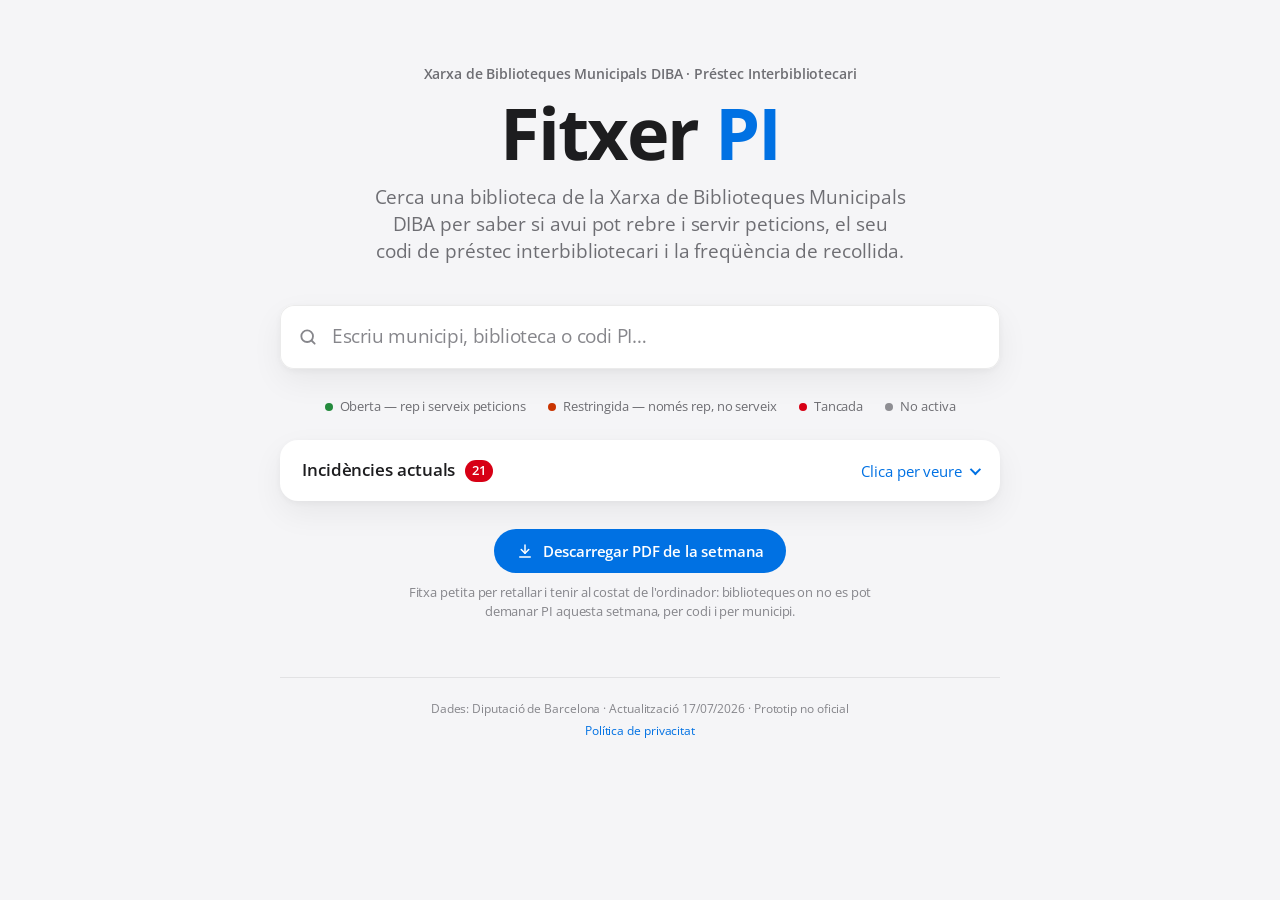
==== commit 8ffaea09: "PDF setmanal: fitxa petita (A6 apaïsat) dins d'un A4 amb línia de tall Llistes per codi i per munici" ====
--- a/index.html
+++ b/index.html
@@ -44,7 +44,7 @@
         <svg viewBox="0 0 24 24" fill="none" stroke="currentColor" stroke-width="2" stroke-linecap="round" stroke-linejoin="round" aria-hidden="true"><path d="M12 4v11"/><path d="m7 10 5 5 5-5"/><path d="M5 20h14"/></svg>
         Descarregar PDF de la setmana
       </button>
-      <p class="print-hint">Fitxa A5 per tenir al costat de l'ordinador: codi, motiu i dies (Dl–Dv) de les biblioteques on no es pot demanar PI.</p>
+      <p class="print-hint">Fitxa petita per retallar i tenir al costat de l'ordinador: biblioteques on no es pot demanar PI aquesta setmana, per codi i per municipi.</p>
     </div>
   </main>
 
--- a/style.css
+++ b/style.css
@@ -368,42 +368,36 @@
 .print-btn:disabled{opacity:.4; cursor:default;}
 .print-hint{font-size:13px; color:var(--ink-faint); margin:10px auto 0; max-width:36em;}
 
-/* ---- Full setmanal (només en imprimir): fitxa A5 per tenir a tocar ---- */
+/* ---- Full setmanal (només en imprimir): fitxa A6 apaïsada dins d'un A4 ---- */
 #full-pi{display:none;}
 @media print{
-  @page{size:A5 portrait; margin:8mm 8mm 7mm;}
-  body.print-pi{background:#fff; color:#1D1D1F; padding:0; font-size:8pt; line-height:1.3;}
+  @page{size:A4 portrait; margin:10mm;}
+  body.print-pi{background:#fff; color:#1D1D1F; padding:0; margin:0; font-size:7pt; line-height:1.25;}
   body.print-pi .wrap{display:none;}
   body.print-pi #full-pi{display:block;}
-  #full-pi{-webkit-print-color-adjust:exact; print-color-adjust:exact; color:#1D1D1F;}
-  .fp-head{text-align:left; display:flex; justify-content:space-between; align-items:flex-end; gap:8px; margin-bottom:6px;}
-  .fp-head h2{font-size:14pt; font-weight:700; letter-spacing:-0.02em; margin:0; line-height:1.1;}
-  .fp-head p{max-width:none; text-align:left; margin:1px 0 0; font-size:9pt; font-weight:600; color:#6E6E73;}
-  .fp-recompte{display:flex; gap:10px; font-size:10pt; font-weight:700; font-variant-numeric:tabular-nums;}
+  #full-pi{-webkit-print-color-adjust:exact; print-color-adjust:exact; color:#1D1D1F; text-align:left;}
+  .fp-fitxa{
+    box-sizing:border-box; width:148mm; height:105mm; overflow:hidden;
+    padding:5mm 5mm 4mm; border:.6pt dashed #AEAEB2;
+  }
+  .fp-head{display:flex; justify-content:space-between; align-items:baseline; border-bottom:1pt solid #1D1D1F; padding-bottom:2px; margin-bottom:3px;}
+  .fp-head h2{font-size:10.5pt; font-weight:700; letter-spacing:-0.01em; margin:0;}
+  .fp-head span{font-size:7.5pt; font-weight:600; color:#6E6E73;}
+  .fp-cols{display:flex; gap:4mm;}
+  .fp-col{flex:1; min-width:0;}
+  .fp-col h3{font-size:5.5pt; font-weight:700; text-transform:uppercase; letter-spacing:.06em; color:#86868B; margin:0 0 1px;}
   .fp-taula{width:100%; border-collapse:collapse; table-layout:fixed;}
-  .fp-taula th{
-    font-size:6.5pt; font-weight:600; color:#6E6E73; text-align:left;
-    padding:2px 3px 3px; border-bottom:1pt solid #1D1D1F;
-  }
-  .fp-taula th:nth-child(1){width:13mm;}
-  .fp-taula th.fp-dia{width:6mm; text-align:center; padding-inline:0;}
-  .fp-dia span{display:block; font-size:8pt; color:#1D1D1F;}
-  .fp-taula td{padding:3px 3px; border-bottom:.5pt solid #D2D2D7; vertical-align:middle;}
-  .fp-taula tr{break-inside:avoid;}
-  .fp-taula thead{display:table-header-group;}
-  .fp-codi{font-size:9pt; font-weight:700; font-variant-numeric:tabular-nums; letter-spacing:.01em;}
-  .fp-nom-1{font-size:8.5pt; line-height:1.2;}
-  .fp-nom-1 b{font-weight:700;}
-  .fp-nom-2{font-size:6.5pt; line-height:1.25; color:#6E6E73; margin-top:1px;}
-  .fp-nom-2 b{font-weight:600; color:#3A3A3C;}
-  .fp-cel{text-align:center; font-size:9pt; line-height:1; padding-inline:0;}
-  .fp-avui{background:#F2F2F4;}
-  .fp-buit{text-align:center; padding:14px; color:#6E6E73;}
+  .fp-taula td{padding:1.4px 2px; border-bottom:.4pt solid #E0E0E5; white-space:nowrap; overflow:hidden; text-overflow:ellipsis;}
+  .fp-codi{width:9mm; font-weight:700; font-variant-numeric:tabular-nums;}
+  .fp-nom b{font-weight:700;}
+  .fp-tag{width:18mm; font-size:6pt; font-weight:600;}
+  .fp-tag i{font-style:normal; margin-right:2px;}
   .fp-tancat{color:#D70015;}
   .fp-restringit{color:#C93400;}
   .fp-no_actiu{color:#8E8E93;}
-  .fp-llegenda{display:flex; flex-wrap:wrap; gap:2px 12px; margin-top:6px; font-size:7pt; color:#3A3A3C;}
-  .fp-nota{margin:3px 0 0; font-size:6pt; color:#86868B;}
+  .fp-buit{text-align:center; padding:14px; color:#6E6E73;}
+  .fp-nota{margin:3px 0 0; font-size:5.5pt; color:#86868B;}
+  .fp-tall{margin:2mm 0 0; font-size:6.5pt; color:#AEAEB2;}
 }
 
 @media (max-width:560px){
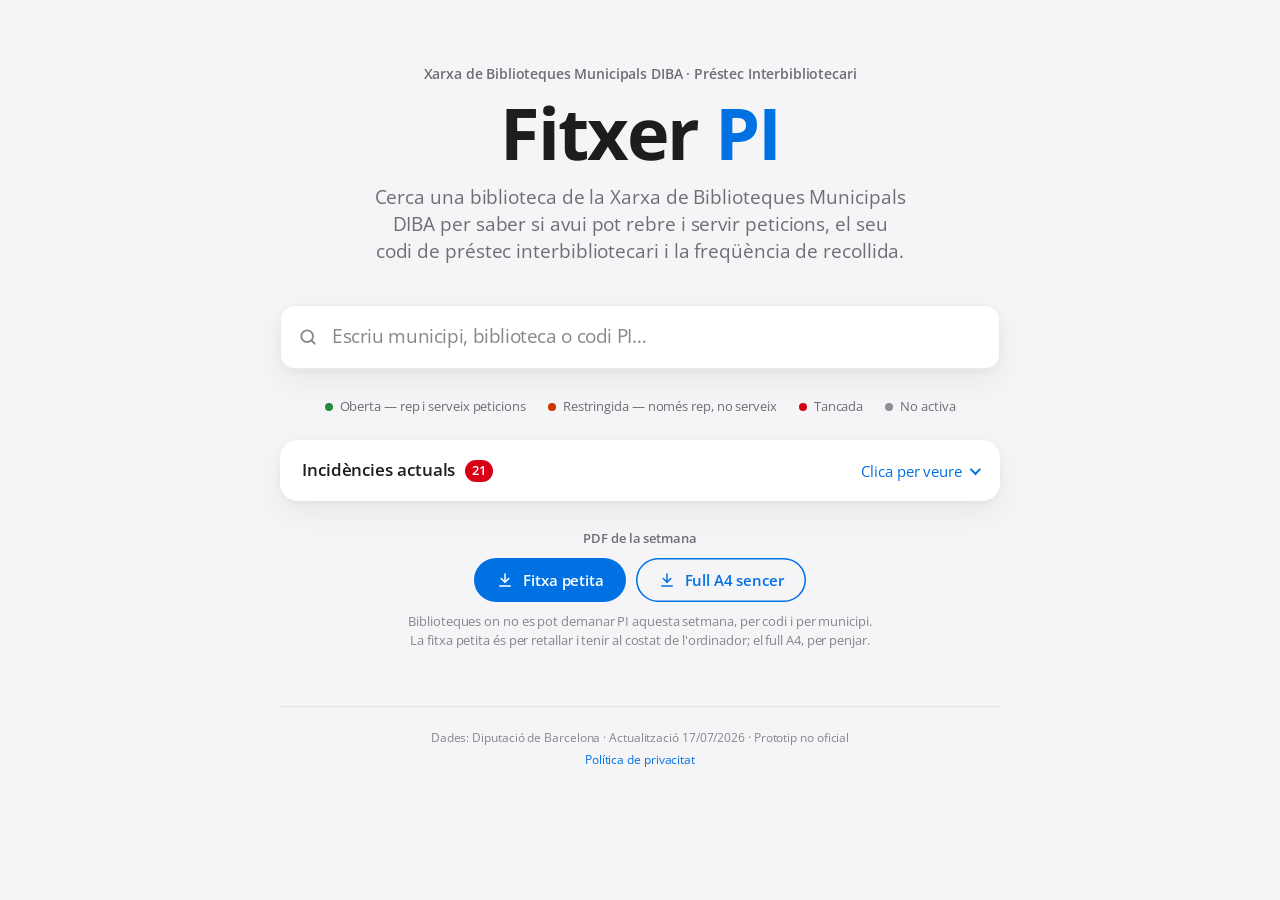
==== commit 7a556abe: "Dos botons de descàrrega: fitxa petita i full A4 sencer (apaïsat) Co-Authored-By: Claude Opus 5.5 <n" ====
--- a/index.html
+++ b/index.html
@@ -40,11 +40,18 @@
     <div id="incidencies"></div>
 
     <div class="print-wrap">
-      <button type="button" id="print-week" class="print-btn" disabled>
-        <svg viewBox="0 0 24 24" fill="none" stroke="currentColor" stroke-width="2" stroke-linecap="round" stroke-linejoin="round" aria-hidden="true"><path d="M12 4v11"/><path d="m7 10 5 5 5-5"/><path d="M5 20h14"/></svg>
-        Descarregar PDF de la setmana
-      </button>
-      <p class="print-hint">Fitxa petita per retallar i tenir al costat de l'ordinador: biblioteques on no es pot demanar PI aquesta setmana, per codi i per municipi.</p>
+      <p class="print-title">PDF de la setmana</p>
+      <div class="print-btns">
+        <button type="button" id="print-week" class="print-btn" disabled>
+          <svg viewBox="0 0 24 24" fill="none" stroke="currentColor" stroke-width="2" stroke-linecap="round" stroke-linejoin="round" aria-hidden="true"><path d="M12 4v11"/><path d="m7 10 5 5 5-5"/><path d="M5 20h14"/></svg>
+          Fitxa petita
+        </button>
+        <button type="button" id="print-week-a4" class="print-btn print-btn-alt" disabled>
+          <svg viewBox="0 0 24 24" fill="none" stroke="currentColor" stroke-width="2" stroke-linecap="round" stroke-linejoin="round" aria-hidden="true"><path d="M12 4v11"/><path d="m7 10 5 5 5-5"/><path d="M5 20h14"/></svg>
+          Full A4 sencer
+        </button>
+      </div>
+      <p class="print-hint">Biblioteques on no es pot demanar PI aquesta setmana, per codi i per municipi. La fitxa petita és per retallar i tenir al costat de l'ordinador; el full A4, per penjar.</p>
     </div>
   </main>
 
--- a/style.css
+++ b/style.css
@@ -354,6 +354,10 @@
 
 /* ---- Botó PDF setmanal ---- */
 .print-wrap{margin-top:28px; text-align:center;}
+.print-title{font-size:13px; font-weight:600; color:var(--ink-soft); margin:0 0 10px;}
+.print-btns{display:flex; flex-wrap:wrap; justify-content:center; gap:10px;}
+.print-btn.print-btn-alt{background:transparent; color:var(--accent); box-shadow:inset 0 0 0 1.5px var(--accent);}
+.print-btn.print-btn-alt:hover{background:color-mix(in srgb, var(--accent) 10%, transparent);}
 .print-btn{
   display:inline-flex; align-items:center; gap:9px;
   font:inherit; font-size:15px; font-weight:600; letter-spacing:-0.01em;
@@ -371,13 +375,14 @@
 /* ---- Full setmanal (només en imprimir): fitxa A6 apaïsada dins d'un A4 ---- */
 #full-pi{display:none;}
 @media print{
-  @page{size:A4 portrait; margin:10mm;}
+  @page{size:A4 portrait; margin:6mm;}
+  @page fpgran{size:A4 landscape; margin:8mm;}
   body.print-pi{background:#fff; color:#1D1D1F; padding:0; margin:0; font-size:7pt; line-height:1.25;}
   body.print-pi .wrap{display:none;}
   body.print-pi #full-pi{display:block;}
   #full-pi{-webkit-print-color-adjust:exact; print-color-adjust:exact; color:#1D1D1F; text-align:left;}
   .fp-fitxa{
-    box-sizing:border-box; width:148mm; height:105mm; overflow:hidden;
+    box-sizing:border-box; width:141mm; height:94mm; overflow:hidden; zoom:1.4;
     padding:5mm 5mm 4mm; border:.6pt dashed #AEAEB2;
   }
   .fp-head{display:flex; justify-content:space-between; align-items:baseline; border-bottom:1pt solid #1D1D1F; padding-bottom:2px; margin-bottom:3px;}
@@ -385,19 +390,21 @@
   .fp-head span{font-size:7.5pt; font-weight:600; color:#6E6E73;}
   .fp-cols{display:flex; gap:4mm;}
   .fp-col{flex:1; min-width:0;}
-  .fp-col h3{font-size:5.5pt; font-weight:700; text-transform:uppercase; letter-spacing:.06em; color:#86868B; margin:0 0 1px;}
+  .fp-col h3{display:inline-block; font-size:6.5pt; font-weight:700; text-transform:uppercase; letter-spacing:.06em; color:#fff; background:#0066CC; border-radius:2px; padding:1px 5px; margin:1px 0 2px;}
   .fp-taula{width:100%; border-collapse:collapse; table-layout:fixed;}
   .fp-taula td{padding:1.4px 2px; border-bottom:.4pt solid #E0E0E5; white-space:nowrap; overflow:hidden; text-overflow:ellipsis;}
-  .fp-codi{width:9mm; font-weight:700; font-variant-numeric:tabular-nums;}
+  .fp-codi{width:8.5mm; font-weight:700; font-variant-numeric:tabular-nums;}
   .fp-nom b{font-weight:700;}
-  .fp-tag{width:18mm; font-size:6pt; font-weight:600;}
+  .fp-tag{width:18.5mm; font-size:6pt; font-weight:600;}
   .fp-tag i{font-style:normal; margin-right:2px;}
   .fp-tancat{color:#D70015;}
   .fp-restringit{color:#C93400;}
   .fp-no_actiu{color:#8E8E93;}
   .fp-buit{text-align:center; padding:14px; color:#6E6E73;}
   .fp-nota{margin:3px 0 0; font-size:5.5pt; color:#86868B;}
-  .fp-tall{margin:2mm 0 0; font-size:6.5pt; color:#AEAEB2;}
+  /* Variant A4 sencer: la mateixa fitxa, apaïsada i a tot el full */
+  #full-pi.fp-gran .fp-fitxa{page:fpgran; zoom:2; width:140mm; height:96mm; border:none; padding:2mm 3mm;}
+  .fp-tall{margin:2mm 0 0 1mm; font-size:6.5pt; color:#AEAEB2;}
 }
 
 @media (max-width:560px){
